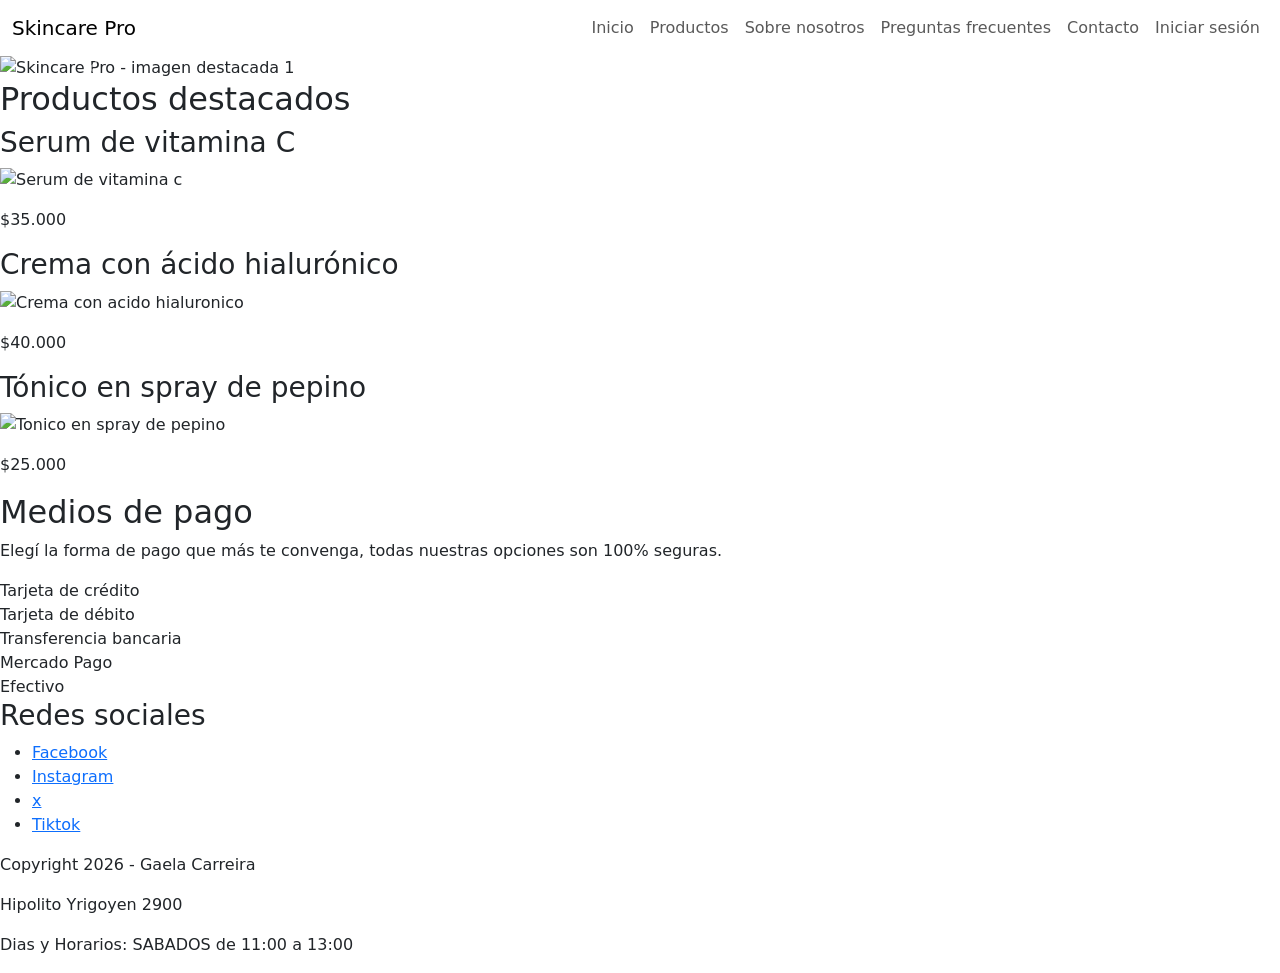
==== index.html @ 62c7a7c6 "Add files via upload" ====
<!DOCTYPE html>
<html lang="es">
<head>
  <meta charset="UTF-8">
  <meta name="viewport" content="width=device-width, initial-scale=1.0">
  <title>Inicio - Skincare Pro</title>
  <link href="https://cdn.jsdelivr.net/npm/bootstrap@5.3.3/dist/css/bootstrap.min.css" rel="stylesheet">
  <link href="https://fonts.googleapis.com/css2?family=Poppins:wght@400;500;700&family=Lato&display=swap" rel="stylesheet">
  <link rel="stylesheet" href="styles/styles.css">
</head>

<script src="https://cdn.jsdelivr.net/npm/bootstrap@5.3.3/dist/js/bootstrap.bundle.min.js"></script>

<body>

  <body>

    <nav class="navbar navbar-expand-lg">
      <div class="container-fluid">
        <a class="navbar-brand" href="#">Skincare Pro</a>
        <button class="navbar-toggler" type="button" data-bs-toggle="collapse" data-bs-target="#navbarNav" aria-controls="navbarNav" aria-expanded="false" aria-label="Toggle navigation">
          <span class="navbar-toggler-icon"></span>
        </button>
        <div class="collapse navbar-collapse" id="navbarNav">
          <ul class="navbar-nav ms-auto">
            <li class="nav-item">
              <a class="nav-link" href="index.html">Inicio</a>
            </li>
            <li class="nav-item">
              <a class="nav-link" href="pages/productos.html">Productos</a>
            </li>
            <li class="nav-item">
              <a class="nav-link" href="pages/sobre-nosotros.html">Sobre nosotros</a>
            </li>
            <li class="nav-item">
              <a class="nav-link" href="pages/preguntas-frecuentes.html">Preguntas frecuentes</a>
            </li>
            <li class="nav-item">
              <a class="nav-link" href="pages/contacto.html">Contacto</a>
            </li>
                <li class="nav-item">
                <a class="nav-link btn-sesion" href="#">Iniciar sesión</a>
            </li>
          </ul>
        </div>
      </div>
    </nav>

    <main>
    


    <main>
            <div id="carouselSkincare" class="carousel slide" data-bs-ride="carousel">

  <!-- Indicadores (los puntitos) -->
  <div class="carousel-indicators">
    <button type="button" data-bs-target="#carouselSkincare" data-bs-slide-to="0" class="active" aria-current="true" aria-label="Slide 1"></button>
    <button type="button" data-bs-target="#carouselSkincare" data-bs-slide-to="1" aria-label="Slide 2"></button>
    <button type="button" data-bs-target="#carouselSkincare" data-bs-slide-to="2" aria-label="Slide 3"></button>
  </div>

  <!-- Las 3 slides -->
  <div class="carousel-inner">
    <div class="carousel-item active">
      <img src="images/hero-section-carrousel-1.jpg" class="d-block w-100" alt="Skincare Pro - imagen destacada 1">
    </div>
    <div class="carousel-item">
      <img src="images/hero-section-carrousel-2.jpg" class="d-block w-100" alt="Skincare Pro - imagen destacada 2">
    </div>
    <div class="carousel-item">
      <img src="images/hero-section-carrousel-3.jpg" class="d-block w-100" alt="Skincare Pro - imagen destacada 3">
    </div>
  </div>

  <!-- Flechas prev/next -->
  <button class="carousel-control-prev" type="button" data-bs-target="#carouselSkincare" data-bs-slide="prev">
    <span class="carousel-control-prev-icon" aria-hidden="true"></span>
    <span class="visually-hidden">Anterior</span>
  </button>
  <button class="carousel-control-next" type="button" data-bs-target="#carouselSkincare" data-bs-slide="next">
    <span class="carousel-control-next-icon" aria-hidden="true"></span>
    <span class="visually-hidden">Siguiente</span>
  </button>

</div>

        <section>
            <h2>Productos destacados</h2>         


           <div class="productos destacados-grid">
                <article>
                     <h3>Serum de vitamina C</h3>
                    <figure>
                        <img src="images/serum.jpg" alt="Serum de vitamina c" class="img-destacada">
                    </figure>
                    <p>$35.000</p>
                </article>

                <article>
                     <h3>Crema con ácido hialurónico</h3>
                    <figure>
                        <img src="images/crema.jpg" alt="Crema con acido hialuronico" class="img-destacada">
                    </figure>
                    <p>$40.000</p>
                </article>

                <article>
                     <h3>Tónico en spray de pepino</h3>
                    <figure>
                        <img src="images/tonico.jpg" alt="Tonico en spray de pepino" class="img-destacada">
                    </figure>
                    <p>$25.000</p>
                </article>
            </div>
            </section>

        


       <section class="pago">

    <div class="pago-texto">
        <h2>Medios de pago</h2>
        <p>Elegí la forma de pago que más te convenga, todas nuestras opciones son 100% seguras.</p>
    </div>

    <div class="pago-medios">
        <div class="medios-pago">
            <div class="medio"><i class="ti ti-credit-card"></i> Tarjeta de crédito</div>
            <div class="medio"><i class="ti ti-credit-card"></i> Tarjeta de débito</div>
            <div class="medio"><i class="ti ti-building-bank"></i> Transferencia bancaria</div>
            <div class="medio"><i class="ti ti-wallet"></i> Mercado Pago</div>
            <div class="medio"><i class="ti ti-cash"></i> Efectivo</div>
        </div>
    </div>

</section>

    </main>


        <footer class="footer">

        <div>
        
            <div>
                <h3>Redes sociales</h3>
                <ul>
                    <li><a href="http://www.facebook.com" target="_blank">Facebook</a></li>
                    <li><a href="https://www.instagram.com/" target="_blank">Instagram</a></li>
                    <li><a href="https://x.com/" target="_blank">x</a></li>
                    <li><a href="https://www.tiktok.com/" target="_blank">Tiktok</a></li>
                </ul>
            </div>
        
        <div>
            <p>Copyright 2026 - Gaela Carreira</p>
            <p>Hipolito Yrigoyen 2900</p>
            <p>Dias y Horarios: SABADOS de 11:00 a 13:00</p>
        </div>
        </div> 
    
        </footer>
        
        <a href="#" class="whatsapp-flotante"></a>

        </body>
        
        
        </html>
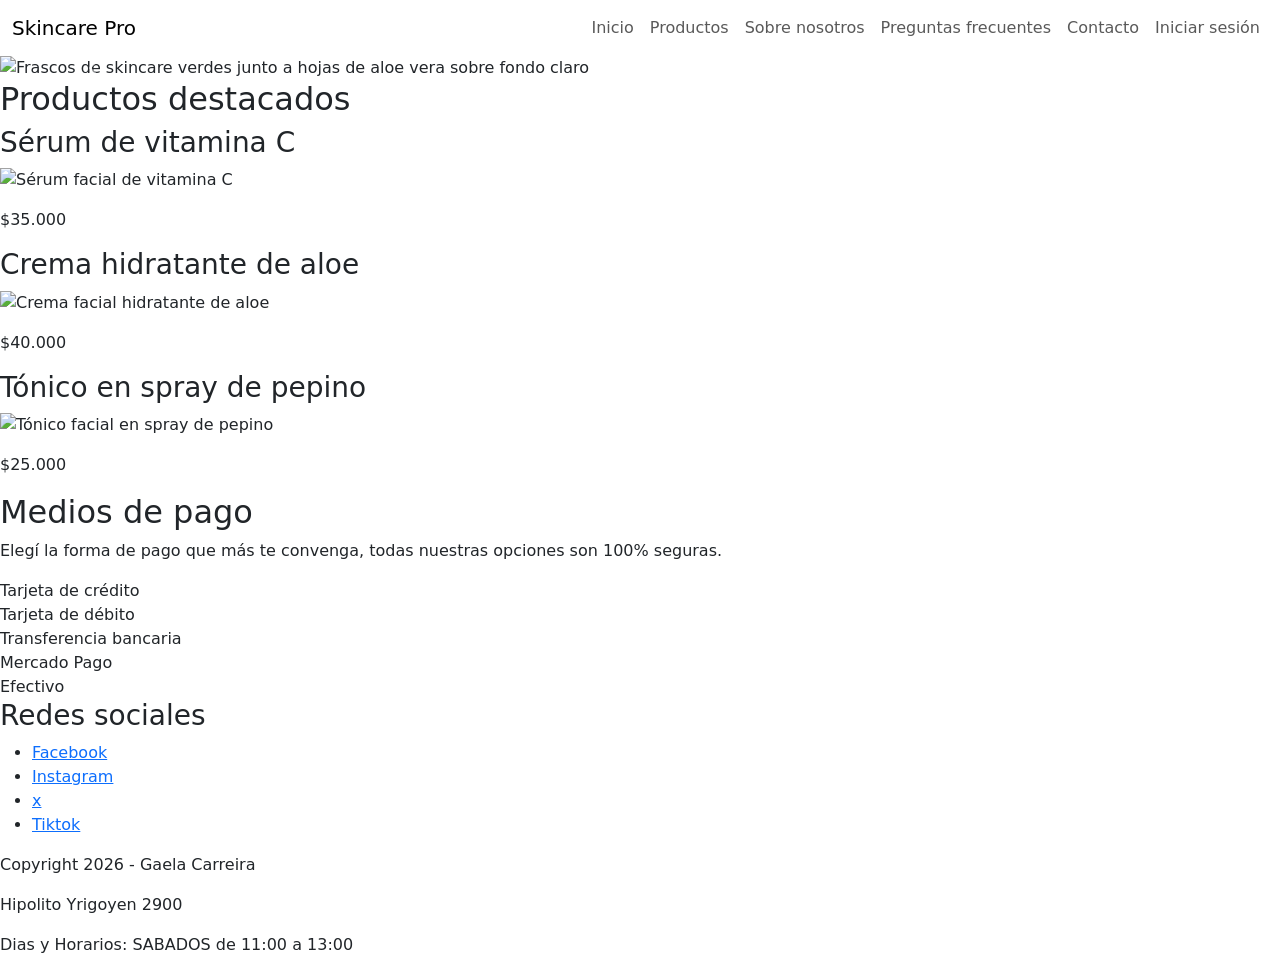
==== commit d99f9c7a: "Add files via upload" ====
--- a/index.html
+++ b/index.html
@@ -3,170 +3,170 @@
 <head>
   <meta charset="UTF-8">
   <meta name="viewport" content="width=device-width, initial-scale=1.0">
-  <title>Inicio - Skincare Pro</title>
+  <title>Skincare Pro | Serums, cremas y tónicos para tu piel</title>
+    <meta name="description" content="Tienda de skincare en Buenos Aires: sérum de vitamina C, crema hidratante de aloe y tónico de pepino para cuidar tu piel. Pagá con tarjeta o Mercado Pago.">
+  <meta name="keywords" content="skincare, cuidado de la piel, serum de vitamina C, crema hidratante de aloe, tónico de pepino, Buenos Aires">
   <link href="https://cdn.jsdelivr.net/npm/bootstrap@5.3.3/dist/css/bootstrap.min.css" rel="stylesheet">
   <link href="https://fonts.googleapis.com/css2?family=Poppins:wght@400;500;700&family=Lato&display=swap" rel="stylesheet">
-  <link rel="stylesheet" href="styles/styles.css">
+  <link href="https://cdn.jsdelivr.net/npm/aos@2.3.1/dist/aos.css" rel="stylesheet">
+  <link rel="stylesheet" href="styles/style.css">
 </head>
-
-<script src="https://cdn.jsdelivr.net/npm/bootstrap@5.3.3/dist/js/bootstrap.bundle.min.js"></script>
 
 <body>
 
-  <body>
+  <nav class="navbar navbar-expand-lg">
+    <div class="container-fluid">
+      <a class="navbar-brand" href="#">Skincare Pro</a>
+      <button class="navbar-toggler" type="button" data-bs-toggle="collapse" data-bs-target="#navbarNav" aria-controls="navbarNav" aria-expanded="false" aria-label="Toggle navigation">
+        <span class="navbar-toggler-icon"></span>
+      </button>
+      <div class="collapse navbar-collapse" id="navbarNav">
+        <ul class="navbar-nav ms-auto">
+          <li class="nav-item">
+            <a class="nav-link" href="index.html">Inicio</a>
+          </li>
+          <li class="nav-item">
+            <a class="nav-link" href="pages/productos.html">Productos</a>
+          </li>
+          <li class="nav-item">
+            <a class="nav-link" href="pages/sobre-nosotros.html">Sobre nosotros</a>
+          </li>
+          <li class="nav-item">
+            <a class="nav-link" href="pages/preguntas-frecuentes.html">Preguntas frecuentes</a>
+          </li>
+          <li class="nav-item">
+            <a class="nav-link" href="pages/contacto.html">Contacto</a>
+          </li>
+          <li class="nav-item">
+            <a class="nav-link btn-sesion" href="#">Iniciar sesión</a>
+          </li>
+        </ul>
+      </div>
+    </div>
+  </nav>
 
-    <nav class="navbar navbar-expand-lg">
-      <div class="container-fluid">
-        <a class="navbar-brand" href="#">Skincare Pro</a>
-        <button class="navbar-toggler" type="button" data-bs-toggle="collapse" data-bs-target="#navbarNav" aria-controls="navbarNav" aria-expanded="false" aria-label="Toggle navigation">
-          <span class="navbar-toggler-icon"></span>
-        </button>
-        <div class="collapse navbar-collapse" id="navbarNav">
-          <ul class="navbar-nav ms-auto">
-            <li class="nav-item">
-              <a class="nav-link" href="index.html">Inicio</a>
-            </li>
-            <li class="nav-item">
-              <a class="nav-link" href="pages/productos.html">Productos</a>
-            </li>
-            <li class="nav-item">
-              <a class="nav-link" href="pages/sobre-nosotros.html">Sobre nosotros</a>
-            </li>
-            <li class="nav-item">
-              <a class="nav-link" href="pages/preguntas-frecuentes.html">Preguntas frecuentes</a>
-            </li>
-            <li class="nav-item">
-              <a class="nav-link" href="pages/contacto.html">Contacto</a>
-            </li>
-                <li class="nav-item">
-                <a class="nav-link btn-sesion" href="#">Iniciar sesión</a>
-            </li>
-          </ul>
+   <main>
+    <h1 class="visually-hidden">Skincare Pro: tienda de skincare con serums, cremas y tónicos</h1>
+
+    <!-- Contenedor del carrusel: esta línea es la que faltaba -->
+    <div id="carouselSkincare" class="carousel slide" data-bs-ride="carousel">
+
+      <!-- Indicadores (los puntitos) -->
+      <div class="carousel-indicators">
+        <button type="button" data-bs-target="#carouselSkincare" data-bs-slide-to="0" class="active" aria-current="true" aria-label="Slide 1"></button>
+        <button type="button" data-bs-target="#carouselSkincare" data-bs-slide-to="1" aria-label="Slide 2"></button>
+        <button type="button" data-bs-target="#carouselSkincare" data-bs-slide-to="2" aria-label="Slide 3"></button>
+      </div>
+
+      <!-- Las 3 slides -->
+      <div class="carousel-inner">
+        <div class="carousel-item active">
+          <img src="images/frascos-skincare-aloe-vera.jpg" class="d-block w-100" alt="Frascos de skincare verdes junto a hojas de aloe vera sobre fondo claro">
+        </div>
+        <div class="carousel-item">
+          <img src="images/productos-cuidado-facial-fondo-beige.jpg" class="d-block w-100" alt="Tubo y botella blancos de cuidado facial sobre una piedra, con el texto Miracles in Light">
+        </div>
+        <div class="carousel-item">
+          <img src="images/rostros-con-crema-facial.jpg" class="d-block w-100" alt="Tres primeros planos de rostros con crema facial aplicada sobre la piel">
         </div>
       </div>
-    </nav>
 
-    <main>
-    
+      <!-- Flechas prev/next -->
+      <button class="carousel-control-prev" type="button" data-bs-target="#carouselSkincare" data-bs-slide="prev">
+        <span class="carousel-control-prev-icon" aria-hidden="true"></span>
+        <span class="visually-hidden">Anterior</span>
+      </button>
+      <button class="carousel-control-next" type="button" data-bs-target="#carouselSkincare" data-bs-slide="next">
+        <span class="carousel-control-next-icon" aria-hidden="true"></span>
+        <span class="visually-hidden">Siguiente</span>
+      </button>
 
+    </div>
 
-    <main>
-            <div id="carouselSkincare" class="carousel slide" data-bs-ride="carousel">
+           <section>
+      <h2>Productos destacados</h2>
 
-  <!-- Indicadores (los puntitos) -->
-  <div class="carousel-indicators">
-    <button type="button" data-bs-target="#carouselSkincare" data-bs-slide-to="0" class="active" aria-current="true" aria-label="Slide 1"></button>
-    <button type="button" data-bs-target="#carouselSkincare" data-bs-slide-to="1" aria-label="Slide 2"></button>
-    <button type="button" data-bs-target="#carouselSkincare" data-bs-slide-to="2" aria-label="Slide 3"></button>
-  </div>
+      <div class="productos destacados-grid">
+        <article>
+          <h3>Sérum de vitamina C</h3>
+          <figure>
+            <img src="images/serum-vitamina-c.jpg" alt="Sérum facial de vitamina C" class="img-destacada">
+          </figure>
+          <p>$35.000</p>
+        </article>
 
-  <!-- Las 3 slides -->
-  <div class="carousel-inner">
-    <div class="carousel-item active">
-      <img src="images/hero-section-carrousel-1.jpg" class="d-block w-100" alt="Skincare Pro - imagen destacada 1">
-    </div>
-    <div class="carousel-item">
-      <img src="images/hero-section-carrousel-2.jpg" class="d-block w-100" alt="Skincare Pro - imagen destacada 2">
-    </div>
-    <div class="carousel-item">
-      <img src="images/hero-section-carrousel-3.jpg" class="d-block w-100" alt="Skincare Pro - imagen destacada 3">
-    </div>
-  </div>
+        <article>
+          <h3>Crema hidratante de aloe</h3>
+          <figure>
+            <img src="images/crema-hidratante-aloe.jpg" alt="Crema facial hidratante de aloe" class="img-destacada">
+          </figure>
+          <p>$40.000</p>
+        </article>
 
-  <!-- Flechas prev/next -->
-  <button class="carousel-control-prev" type="button" data-bs-target="#carouselSkincare" data-bs-slide="prev">
-    <span class="carousel-control-prev-icon" aria-hidden="true"></span>
-    <span class="visually-hidden">Anterior</span>
-  </button>
-  <button class="carousel-control-next" type="button" data-bs-target="#carouselSkincare" data-bs-slide="next">
-    <span class="carousel-control-next-icon" aria-hidden="true"></span>
-    <span class="visually-hidden">Siguiente</span>
-  </button>
+        <article>
+          <h3>Tónico en spray de pepino</h3>
+          <figure>
+            <img src="images/tonico-spray-pepino.jpg" alt="Tónico facial en spray de pepino" class="img-destacada">
+          </figure>
+          <p>$25.000</p>
+        </article>
+      </div>
+    </section>
 
-</div>
+    <section class="pago">
 
-        <section>
-            <h2>Productos destacados</h2>         
-
-
-           <div class="productos destacados-grid">
-                <article>
-                     <h3>Serum de vitamina C</h3>
-                    <figure>
-                        <img src="images/serum.jpg" alt="Serum de vitamina c" class="img-destacada">
-                    </figure>
-                    <p>$35.000</p>
-                </article>
-
-                <article>
-                     <h3>Crema con ácido hialurónico</h3>
-                    <figure>
-                        <img src="images/crema.jpg" alt="Crema con acido hialuronico" class="img-destacada">
-                    </figure>
-                    <p>$40.000</p>
-                </article>
-
-                <article>
-                     <h3>Tónico en spray de pepino</h3>
-                    <figure>
-                        <img src="images/tonico.jpg" alt="Tonico en spray de pepino" class="img-destacada">
-                    </figure>
-                    <p>$25.000</p>
-                </article>
-            </div>
-            </section>
-
-        
-
-
-       <section class="pago">
-
-    <div class="pago-texto">
+      <div class="pago-texto" data-aos="fade-right">
         <h2>Medios de pago</h2>
         <p>Elegí la forma de pago que más te convenga, todas nuestras opciones son 100% seguras.</p>
+      </div>
+
+      <div class="pago-medios" data-aos="fade-left">
+        <div class="medios-pago">
+          <div class="medio"><i class="ti ti-credit-card"></i> Tarjeta de crédito</div>
+          <div class="medio"><i class="ti ti-credit-card"></i> Tarjeta de débito</div>
+          <div class="medio"><i class="ti ti-building-bank"></i> Transferencia bancaria</div>
+          <div class="medio"><i class="ti ti-wallet"></i> Mercado Pago</div>
+          <div class="medio"><i class="ti ti-cash"></i> Efectivo</div>
+        </div>
+      </div>
+
+    </section>
+
+  </main>
+
+  <footer class="footer">
+
+    <div>
+
+      <div>
+        <h3>Redes sociales</h3>
+        <ul>
+          <li><a href="http://www.facebook.com" target="_blank">Facebook</a></li>
+          <li><a href="https://www.instagram.com/" target="_blank">Instagram</a></li>
+          <li><a href="https://x.com/" target="_blank">x</a></li>
+          <li><a href="https://www.tiktok.com/" target="_blank">Tiktok</a></li>
+        </ul>
+      </div>
+
+      <div>
+        <p>Copyright 2026 - Gaela Carreira</p>
+        <p>Hipolito Yrigoyen 2900</p>
+        <p>Dias y Horarios: SABADOS de 11:00 a 13:00</p>
+      </div>
+
     </div>
 
-    <div class="pago-medios">
-        <div class="medios-pago">
-            <div class="medio"><i class="ti ti-credit-card"></i> Tarjeta de crédito</div>
-            <div class="medio"><i class="ti ti-credit-card"></i> Tarjeta de débito</div>
-            <div class="medio"><i class="ti ti-building-bank"></i> Transferencia bancaria</div>
-            <div class="medio"><i class="ti ti-wallet"></i> Mercado Pago</div>
-            <div class="medio"><i class="ti ti-cash"></i> Efectivo</div>
-        </div>
-    </div>
+  </footer>
 
-</section>
+    <a href="#" class="whatsapp-flotante" aria-label="Escribinos por WhatsApp"></a>
 
-    </main>
+  <script src="https://cdn.jsdelivr.net/npm/bootstrap@5.3.3/dist/js/bootstrap.bundle.min.js"></script>
+  <script src="https://cdn.jsdelivr.net/npm/aos@2.3.1/dist/aos.js"></script>
+  <script>
+    AOS.init();
+  </script>
 
-
-        <footer class="footer">
-
-        <div>
-        
-            <div>
-                <h3>Redes sociales</h3>
-                <ul>
-                    <li><a href="http://www.facebook.com" target="_blank">Facebook</a></li>
-                    <li><a href="https://www.instagram.com/" target="_blank">Instagram</a></li>
-                    <li><a href="https://x.com/" target="_blank">x</a></li>
-                    <li><a href="https://www.tiktok.com/" target="_blank">Tiktok</a></li>
-                </ul>
-            </div>
-        
-        <div>
-            <p>Copyright 2026 - Gaela Carreira</p>
-            <p>Hipolito Yrigoyen 2900</p>
-            <p>Dias y Horarios: SABADOS de 11:00 a 13:00</p>
-        </div>
-        </div> 
-    
-        </footer>
-        
-        <a href="#" class="whatsapp-flotante"></a>
-
-        </body>
-        
+</body>
+</html>
         
         </html>
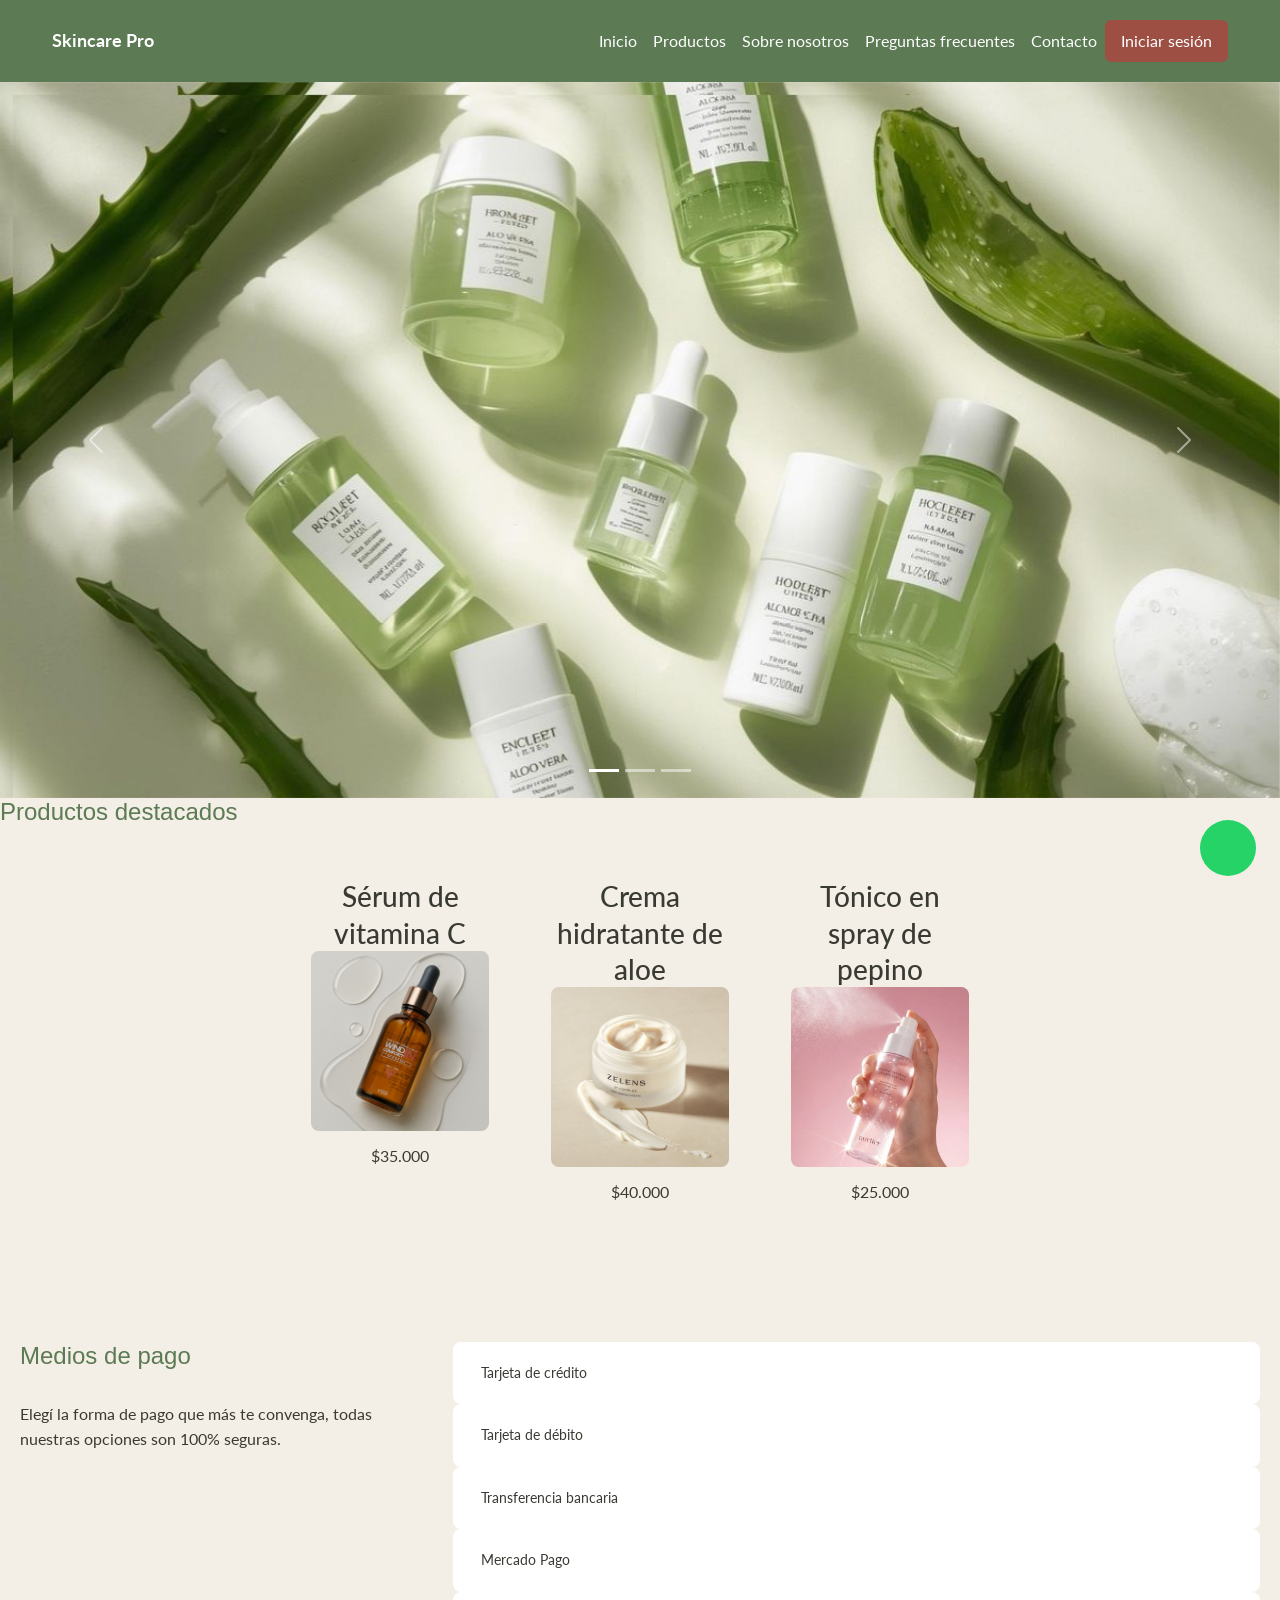
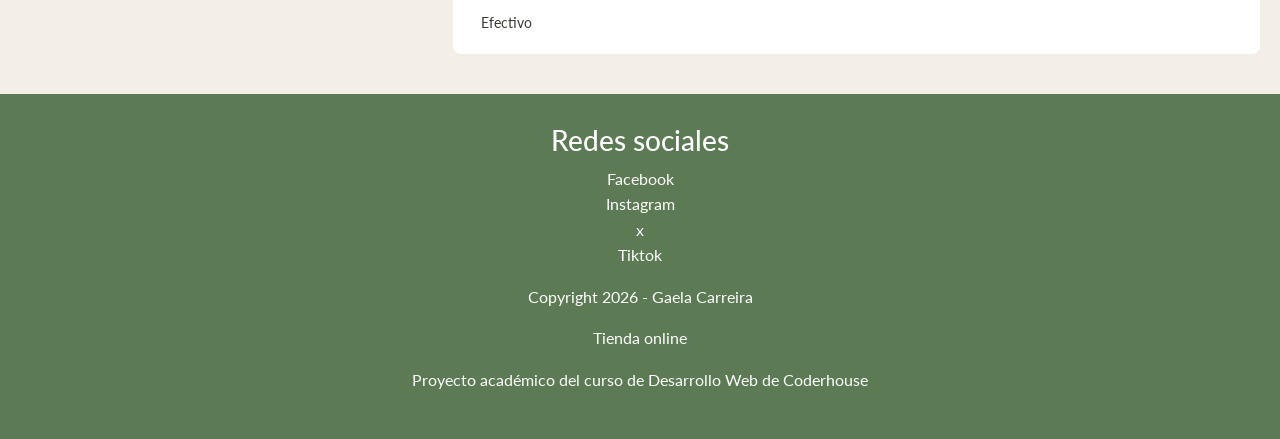
==== commit 9acf2399: "Update index.html" ====
--- a/index.html
+++ b/index.html
@@ -150,8 +150,8 @@
 
       <div>
         <p>Copyright 2026 - Gaela Carreira</p>
-        <p>Hipolito Yrigoyen 2900</p>
-        <p>Dias y Horarios: SABADOS de 11:00 a 13:00</p>
+      <p>Tienda online</p>
+<p>Proyecto académico del curso de Desarrollo Web de Coderhouse</p>
       </div>
 
     </div>
@@ -169,4 +169,4 @@
 </body>
 </html>
         
-        </html>+        </html>
--- a/styles/style.css
+++ b/styles/style.css
@@ -0,0 +1,462 @@
+* {
+  margin: 0;
+  padding: 0;
+  box-sizing: border-box;
+}
+
+body {
+  font-family: "Lato", sans-serif;
+  color: #3A3A34;
+  background-color: #F4EFE6;
+  line-height: 1.6;
+}
+@media (max-width: 480px) {
+  body {
+    padding-left: 12px;
+    padding-right: 12px;
+  }
+}
+
+main {
+  width: 100%;
+  max-width: none;
+}
+main > section + section {
+  margin-top: 60px;
+}
+main > p {
+  margin-bottom: 24px;
+}
+
+figure {
+  margin: 0;
+}
+
+h1 {
+  font-family: "Poppins", sans-serif;
+  font-weight: 700;
+  font-size: 28px;
+  color: #5C7A54;
+}
+
+h2 {
+  font-family: "Poppins", sans-serif;
+  font-weight: 500;
+  font-size: 24px;
+  color: #5C7A54;
+  margin-bottom: 30px;
+}
+
+p {
+  font-size: 16px;
+}
+
+.header {
+  background-color: #5C7A54;
+  padding: 16px 20px;
+  display: flex;
+  flex-wrap: wrap;
+  justify-content: space-between;
+  align-items: center;
+  gap: 12px;
+}
+@media (min-width: 1024px) {
+  .header {
+    padding: 20px 40px;
+    flex-wrap: nowrap;
+  }
+}
+
+.logo {
+  color: #fff;
+  font-weight: 700;
+  font-size: 18px;
+}
+
+.hero {
+  background-image: url("../images/hero-fondo.jpg");
+  background-size: cover;
+  background-position: center;
+  display: flex;
+  flex-direction: column;
+  justify-content: center;
+  align-items: center;
+  text-align: center;
+  gap: 16px;
+  padding: 40px;
+  min-height: 300px;
+  margin-left: -40px;
+  margin-right: -40px;
+  margin-bottom: 40px;
+}
+
+.nav-lista {
+  list-style: none;
+  display: flex;
+  flex-wrap: wrap;
+  gap: 12px 20px;
+  font-size: 14px;
+}
+.nav-lista a {
+  color: #fff;
+  text-decoration: none;
+  font-family: "Lato", sans-serif;
+}
+@media (min-width: 1024px) {
+  .nav-lista {
+    gap: 24px;
+    font-size: 16px;
+  }
+}
+
+.nav-derecha {
+  display: flex;
+  align-items: center;
+  gap: 24px;
+}
+
+.navbar {
+  background-color: #5C7A54;
+  padding: 20px 40px;
+}
+@media (max-width: 480px) {
+  .navbar {
+    margin-left: -12px;
+    margin-right: -12px;
+  }
+}
+
+.navbar-brand {
+  color: #fff;
+  font-weight: 700;
+  font-size: 18px;
+}
+
+.nav-link {
+  color: #fff;
+  font-family: "Lato", sans-serif;
+  transition: color 0.3s ease;
+}
+.nav-link:hover {
+  color: #C98B7E;
+}
+.nav-link:focus {
+  outline: 2px solid #C98B7E;
+  outline-offset: 2px;
+}
+.nav-link:active {
+  color: #5C7A54;
+}
+
+.navbar-nav .nav-item:has(.btn-sesion) {
+  align-self: flex-start;
+}
+
+.footer {
+  background-color: #5C7A54;
+  color: #fff;
+  padding: 30px 40px;
+  display: flex;
+  flex-direction: column;
+  align-items: center;
+  text-align: center;
+}
+.footer ul {
+  list-style: none;
+  padding: 0;
+}
+.footer a {
+  color: #fff;
+  text-decoration: none;
+}
+
+@media (max-width: 480px) {
+  footer {
+    margin-left: -12px;
+    margin-right: -12px;
+  }
+}
+
+.faq h1,
+.faq > p {
+  text-align: center;
+}
+
+.preguntas-lista {
+  display: grid;
+  grid-template-columns: repeat(auto-fill, minmax(260px, 1fr));
+  gap: 20px;
+  max-width: 960px;
+  margin: 0 auto;
+  padding: 0 20px 40px;
+}
+
+.pregunta {
+  background: #fff;
+  border: 1px solid #F4EFE6;
+  border-top: 4px solid #5C7A54;
+  border-radius: 8px;
+  padding: 20px;
+  transition: transform 0.3s ease, box-shadow 0.3s ease;
+}
+.pregunta:hover {
+  transform: translateY(-6px);
+  box-shadow: 0 8px 16px rgba(0, 0, 0, 0.15);
+}
+.pregunta h2 {
+  font-size: 18px;
+  color: #4A6544; /* CAMBIO */
+  margin-bottom: 12px;
+}
+
+.contacto {
+  display: grid;
+  grid-template-areas: "texto" "formulario";
+  gap: 30px;
+  padding: 40px 20px;
+}
+@media (min-width: 1024px) {
+  .contacto {
+    grid-template-areas: "texto formulario";
+    grid-template-columns: 1fr 1.5fr;
+  }
+}
+
+.contacto-texto {
+  grid-area: texto;
+}
+
+.contacto-formulario {
+  grid-area: formulario;
+}
+
+.pago {
+  display: grid;
+  grid-template-areas: "texto" "medios";
+  gap: 30px;
+  padding: 40px 20px;
+}
+@media (min-width: 1024px) {
+  .pago {
+    grid-template-areas: "texto medios";
+    grid-template-columns: 1fr 2fr;
+  }
+}
+
+.pago-texto {
+  grid-area: texto;
+}
+
+.pago-medios {
+  grid-area: medios;
+}
+
+.boton {
+  background-color: #9E4F43; /* CAMBIO */
+  color: #fff;
+  padding: 10px 20px;
+  border: none;
+  border-radius: 6px;
+  font-family: "Lato", sans-serif;
+  cursor: pointer;
+  text-decoration: none;
+}
+
+.btn-sesion {
+  background-color: #9E4F43; /* CAMBIO */
+  color: #fff !important;
+  padding: 8px 16px !important;
+  border-radius: 6px;
+  display: inline-block;
+  width: auto;
+  align-self: flex-start;
+  margin-left: 0;
+  transition: background-color 0.3s ease, transform 0.15s ease;
+}
+.btn-sesion:hover {
+  background-color: #5C7A54;
+}
+.btn-sesion:focus {
+  outline: 2px solid #3A3A34;
+  outline-offset: 2px;
+}
+.btn-sesion:active {
+  transform: scale(0.97);
+}
+
+.productos {
+  display: grid;
+  grid-template-columns: repeat(auto-fill, minmax(200px, 1fr));
+  gap: 20px;
+  max-width: 700px;
+  margin: 0 auto;
+}
+.productos > article {
+  flex: 1 1 200px;
+  display: flex;
+  flex-direction: column;
+  border: 1px solid #F4EFE6;
+  border-radius: 8px;
+  padding: 20px;
+  text-align: center;
+}
+.productos > article img {
+  width: 100%;
+  height: 180px;
+  -o-object-fit: cover;
+     object-fit: cover;
+  border-radius: 8px;
+  margin-bottom: 12px;
+}
+.productos > article h3 {
+  min-height: 48px;
+  line-height: 1.3;
+  margin: 0;
+  display: flex;
+  align-items: center;
+  justify-content: center;
+}
+.productos.destacados-grid article {
+  transition: transform 0.3s ease, box-shadow 0.3s ease;
+}
+.productos.destacados-grid article:hover {
+  transform: translateY(-6px);
+  box-shadow: 0 8px 16px rgba(0, 0, 0, 0.15);
+}
+
+.producto {
+  display: flex;
+  flex-direction: column;
+  border: 1px solid #F4EFE6;
+  border-radius: 8px;
+  padding: 20px;
+  text-align: center;
+  transition: transform 0.3s ease, box-shadow 0.3s ease;
+}
+.producto:hover {
+  transform: translateY(-6px);
+  box-shadow: 0 8px 16px rgba(0, 0, 0, 0.15);
+}
+.producto:focus-within {
+  outline: 2px solid #C98B7E;
+  outline-offset: 4px;
+}
+.producto img {
+  width: 100%;
+  height: 180px;
+  -o-object-fit: cover;
+     object-fit: cover;
+  border-radius: 8px;
+  margin-bottom: 12px;
+  min-width: 0;
+}
+.producto .precio {
+  margin-top: auto;
+}
+
+.precio {
+  font-weight: bold;
+  color: #9E4F43; /* CAMBIO */
+}
+
+.destacados {
+  display: flex;
+  flex-direction: row;
+  gap: 20px;
+  flex-wrap: wrap;
+}
+.destacados article {
+  flex: 1;
+}
+
+.img-destacada {
+  width: 100%;
+  max-width: 400px;
+  height: 300px;
+  -o-object-fit: cover;
+     object-fit: cover;
+  border-radius: 8px;
+}
+
+.medio {
+  display: flex;
+  align-items: center;
+  gap: 8px;
+  background: #fff;
+  border-radius: 8px;
+  padding: 20px;
+  font-size: 14px;
+}
+
+.form-contacto {
+  display: flex;
+  flex-direction: column;
+  gap: 12px;
+}
+.form-contacto input, .form-contacto textarea {
+  padding: 8px;
+  border: 1px solid #F4EFE6;
+  border-radius: 4px;
+  font-family: "Lato", sans-serif;
+}
+
+.whatsapp-flotante {
+  position: fixed;
+  bottom: 24px;
+  right: 24px;
+  width: 56px;
+  height: 56px;
+  background-color: #25D366;
+  border-radius: 50%;
+  display: block;
+}
+
+.carousel-item:not(.active) {
+  display: none !important;
+}
+
+#carouselProductos {
+  max-width: 700px;
+  margin: 0 auto;
+}
+
+/* Sobre nosotros */
+.about h1 {
+  text-align: center;
+}
+
+.historia-intro {
+  max-width: 700px;
+  margin: 0 auto 40px;
+  padding: 0 20px;
+  text-align: center;
+}
+.historia-intro p {
+  font-size: 18px;
+}
+
+.about-grid {
+  display: grid;
+  grid-template-columns: repeat(auto-fill, minmax(260px, 1fr));
+  gap: 20px;
+  max-width: 960px;
+  margin: 0 auto;
+  padding: 0 20px 40px;
+}
+
+.about-grid .historia {
+  background: #fff;
+  border: 1px solid #F4EFE6;
+  border-top: 4px solid #5C7A54;
+  border-radius: 8px;
+  padding: 20px;
+  transition: transform 0.3s ease, box-shadow 0.3s ease;
+}
+.about-grid .historia:hover {
+  transform: translateY(-6px);
+  box-shadow: 0 8px 16px rgba(0, 0, 0, 0.15);
+}
+.about-grid .historia h2 {
+  font-size: 20px;
+  margin-bottom: 12px;
+}
